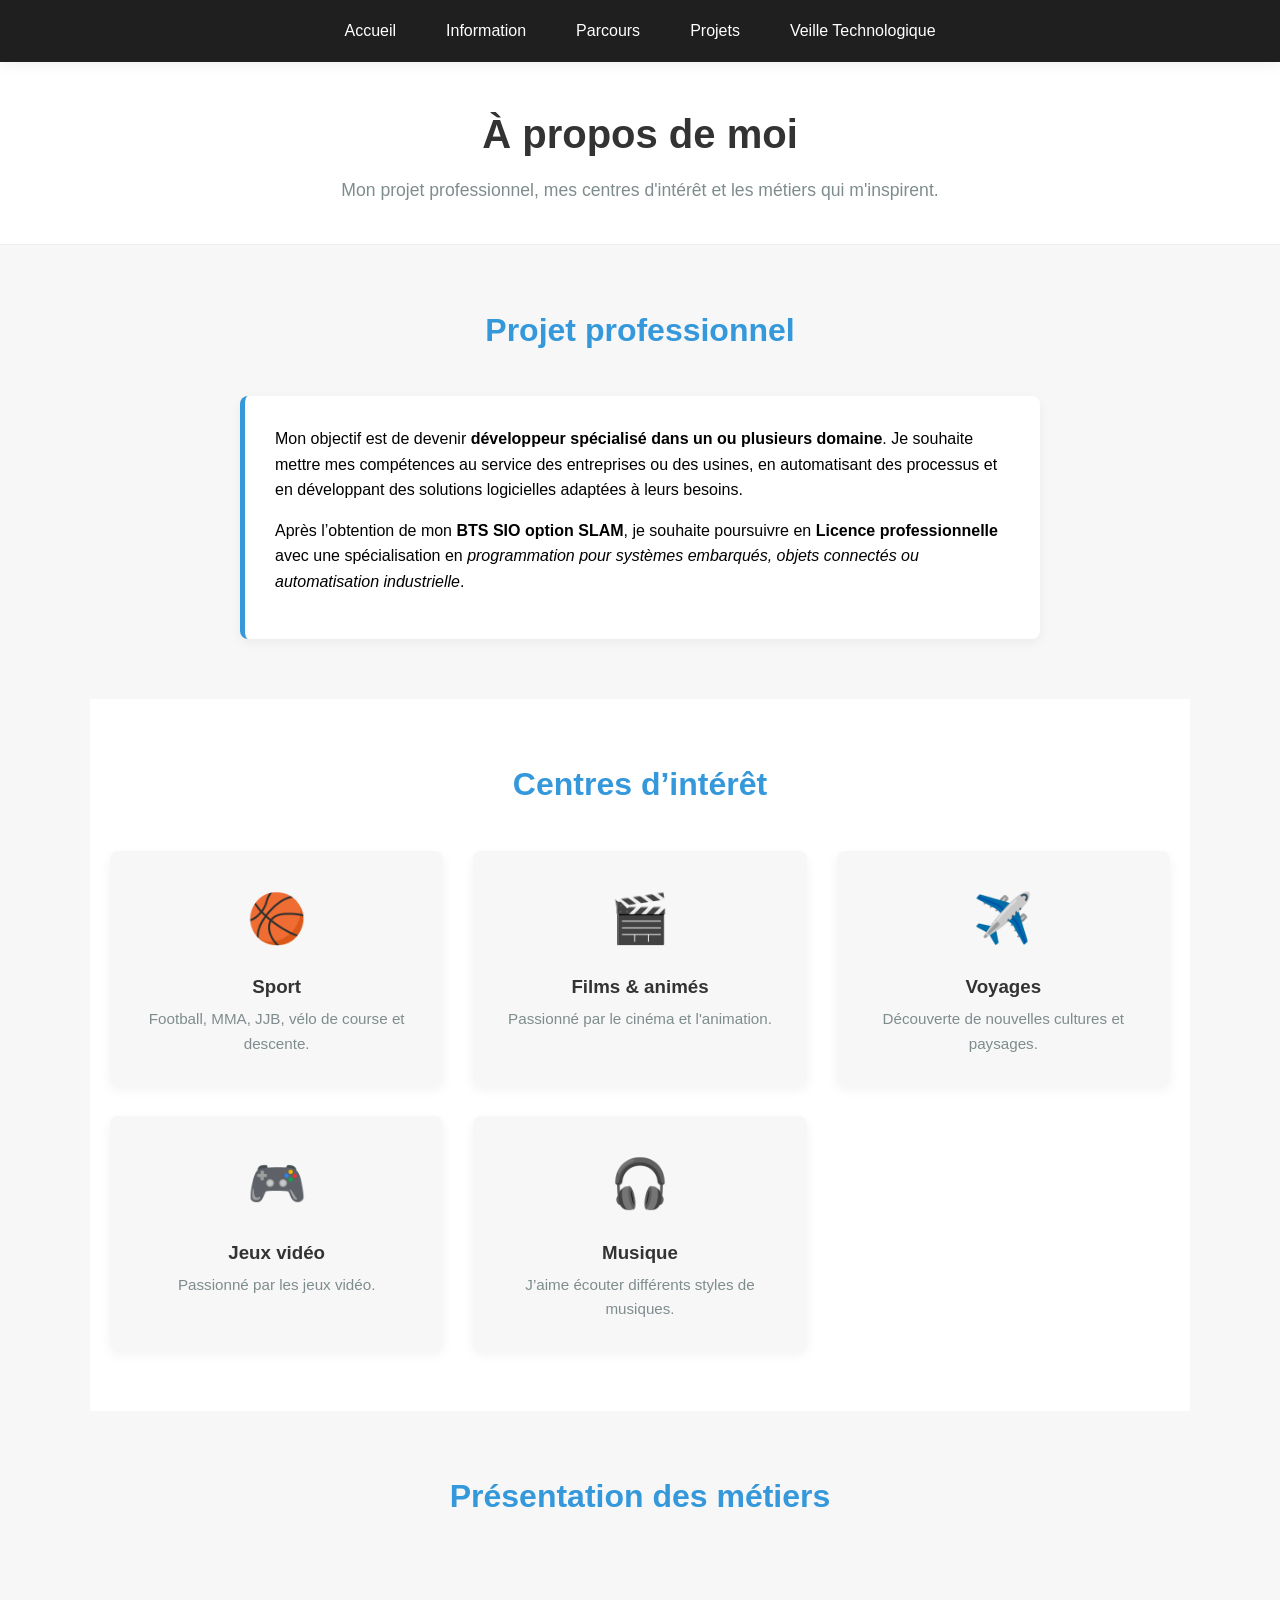
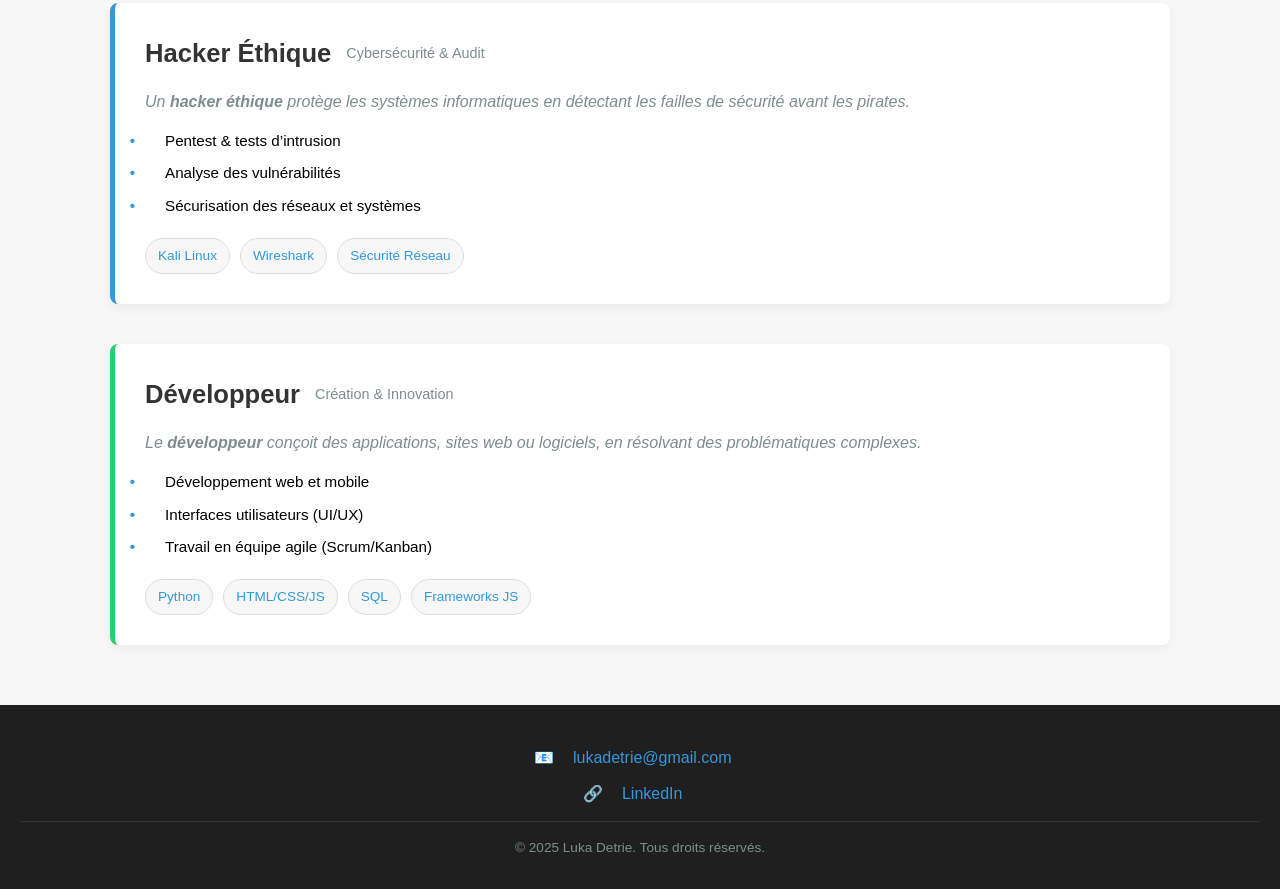
==== Information/information.html @ c2a24c97 "ajoutresponsive+modif" ====
<!DOCTYPE html>
<html lang="fr">
<head>
  <meta charset="UTF-8" />
  <meta name="viewport" content="width=device-width, initial-scale=1.0" />
  <title>Information - Luka Detrie | Profil</title>
  <link rel="stylesheet" href="../Css/global.css" />
  <link rel="stylesheet" href="../Css/information.css" />
</head>
<body>
<nav class="menu sticky">
  <ul>
    <li><a href="../index.html">Accueil</a></li>
    <li><a href="information.html">Information</a></li>
    <li><a href="../Parcours/parcours.html">Parcours</a></li>
    <li><a href="../Projets/projets.html">Projets</a></li>
    <li><a href="../Veille/veille.html">Veille Technologique</a></li>
  </ul>
</nav>

  <header class="page-header">
    <h1>À propos de moi</h1>
    <p>Mon projet professionnel, mes centres d'intérêt et les métiers qui m'inspirent.</p>
  </header>

  <main>
    <section class="section-container section-projet">
        <h2 class="section-title">Projet professionnel</h2>
        <div class="card-content">
            <p>
              Mon objectif est de devenir <strong>développeur spécialisé dans un ou plusieurs domaine</strong>.
              Je souhaite mettre mes compétences au service des entreprises ou des usines, en automatisant des processus
              et en développant des solutions logicielles adaptées à leurs besoins.
            </p>
            <p>
              Après l’obtention de mon <strong>BTS SIO option SLAM</strong>, je souhaite poursuivre en <strong>Licence professionnelle</strong>
              avec une spécialisation en <em>programmation pour systèmes embarqués, objets connectés ou automatisation industrielle</em>.
            </p>
            

        </div>
    </section>

    <section class="section-container section-interets">
      <h2 class="section-title">Centres d’intérêt</h2>
      <div class="interets-grid">
        <div class="card interet-card">
          <div class="icon">🏀</div>
          <h3>Sport</h3>
          <p>Football, MMA, JJB, vélo de course et descente.</p>
        </div>

        <div class="card interet-card">
          <div class="icon">🎬</div>
          <h3>Films & animés</h3>
          <p>Passionné par le cinéma et l'animation.</p>
        </div>


        <div class="card interet-card">
          <div class="icon">✈️</div>
          <h3>Voyages</h3>
          <p>Découverte de nouvelles cultures et paysages.</p>
        </div>

        <div class="card interet-card">
          <div class="icon">🎮</div>
          <h3> Jeux vidéo </h3>
          <p>Passionné par les jeux vidéo.</p>
        </div>

        <div class="card interet-card">
            <div class="icon">🎧</div>
            <h3>Musique</h3>
            <p>J’aime écouter différents styles de musiques.</p>
          </div>
      </div>
    </section>

    <section class="section-container section-metiers">
      <h2 class="section-title">Présentation des métiers</h2>

      <div class="job-card hacker-ethique-card">
        <h3>Hacker Éthique <span class="subtitle">Cybersécurité & Audit</span></h3>
        <p class="description">
          Un <strong>hacker éthique</strong> protège les systèmes informatiques en détectant les failles de sécurité avant les pirates.
        </p>
        <ul class="competences-list">
          <li>Pentest & tests d’intrusion</li>
          <li>Analyse des vulnérabilités</li>
          <li>Sécurisation des réseaux et systèmes</li>
        </ul>
        <div class="technologies-pills">
            <span class="pill">Kali Linux</span>
            <span class="pill">Wireshark</span>
            <span class="pill">Sécurité Réseau</span>
        </div>
      </div>

      <div class="job-card developpeur-card">
        <h3>Développeur<span class="subtitle">Création & Innovation</span></h3>
        <p class="description">
          Le <strong>développeur</strong> conçoit des applications, sites web ou logiciels, en résolvant des problématiques complexes.
        </p>
        <ul class="competences-list">
          <li>Développement web et mobile</li>
          <li>Interfaces utilisateurs (UI/UX)</li>
          <li>Travail en équipe agile (Scrum/Kanban)</li>
        </ul>
        <div class="technologies-pills">
          <span class="pill">Python</span>
          <span class="pill">HTML/CSS/JS</span>
          <span class="pill">SQL</span>
          <span class="pill">Frameworks JS</span>
        </div>
      </div>
    </section>
  </main>

  <footer>
    <div class="footer-content">
      <p>📧 <a href="mailto:lukadetrie@gmail.com">lukadetrie@gmail.com</a></p>
      <p>🔗 <a href="https://www.linkedin.com/in/luka-detrie-2781992b3/" target="_blank">LinkedIn</a></p>
    </div>
    <div class="footer-bottom">
      <p>&copy; 2025 Luka Detrie. Tous droits réservés.</p>
    </div>
  </footer>
</body>
</html>
---- Css/global.css ----
* {
    margin: 0;
    padding: 0;
    box-sizing: border-box;
}

body {
    font-family: 'Segoe UI', Arial, sans-serif;
    line-height: 1.6;
    min-height: 100vh;
}

:root {

  --color-primary: #3498db; 
  --color-accent: #2ecc71;  
  --color-hover: #2980b9;  
  
  
  --color-bg-light: #ffffff; 
  --color-bg-body: #f7f7f7; 
  --color-bg-dark: #1f1f1f; 
  --color-text-dark: #333333; 
  --color-text-light: #ffffff; 
  --color-text-muted: #7f8c8d; 
  

  --shadow-subtle: 0 4px 12px rgba(0, 0, 0, 0.05);

  --transition-fast: 0.3s ease-in-out;
}

h1, h2, h3 {
    font-weight: 600;
    color: var(--color-text-dark);
}

a {
    color: var(--color-primary);
    text-decoration: none;
    transition: color var(--transition-fast);
}

a:hover {
    color: var(--color-hover);
    text-decoration: underline;
}
---- Css/information.css ----
.menu {
    position: sticky;
    top: 0;
    z-index: 1000;
    background-color: var(--color-bg-dark);
    box-shadow: var(--shadow-subtle);
}
.menu ul {
    list-style: none;
    margin: 0;
    padding: 0;
    display: flex;
    justify-content: center;
}
.menu li a {
    display: block;
    color: var(--color-text-light);
    padding: 18px 25px;
    text-decoration: none;
    transition: background var(--transition-fast);
    font-weight: 500;
}
.menu li a:hover {
    background-color: #333;
}

.page-header {
    background-color: var(--color-bg-light);
    color: var(--color-text-dark);
    padding: 40px 20px;
    text-align: center;
    border-bottom: 1px solid #eee;
}
.page-header h1 {
    font-size: 2.5rem;
}
.page-header p {
    color: var(--color-text-muted);
    font-size: 1.1rem;
    margin-top: 10px;
}

main {
    background-color: var(--color-bg-body);
}

.section-container {
    max-width: 1100px;
    margin: 0 auto;
    padding: 60px 20px;
}

.section-title {
    font-size: 2rem;
    margin-bottom: 40px;
    text-align: center;
    position: relative;
    color: var(--color-primary);
}


.section-projet .card-content {
    background-color: var(--color-bg-light);
    padding: 30px;
    border-radius: 8px;
    box-shadow: var(--shadow-subtle);
    border-left: 5px solid var(--color-primary);
    max-width: 800px;
    margin: 0 auto;
}
.section-projet p {
    margin-bottom: 15px;
}


.section-interets {
    background-color: var(--color-bg-light);
}

.interets-grid {
    display: grid;
    grid-template-columns: repeat(auto-fit, minmax(250px, 1fr));
    gap: 30px;
    text-align: center;
}

.interet-card {
    background-color: var(--color-bg-body);
    padding: 30px 20px;
    border-radius: 8px;
    box-shadow: var(--shadow-subtle);
    transition: transform var(--transition-fast);
}

.interet-card:hover {
    transform: translateY(-5px);
    box-shadow: 0 8px 20px rgba(0, 0, 0, 0.1);
}

.interet-card .icon {
    font-size: 3rem;
    margin-bottom: 15px;
}
.interet-card h3 {
    margin-bottom: 5px;
}
.interet-card p {
    color: var(--color-text-muted);
    font-size: 0.95rem;
}


.section-metiers {
    display: flex;
    flex-direction: column;
    gap: 40px;
}

.job-card {
    background-color: var(--color-bg-light);
    padding: 30px;
    border-radius: 8px;
    box-shadow: var(--shadow-subtle);
}

.hacker-ethique-card {
    border-left: 5px solid var(--color-primary);
}
.developpeur-card {
    border-left: 5px solid var(--color-accent);
}

.job-card h3 {
    font-size: 1.6rem;
    margin-bottom: 5px;
    display: flex;
    align-items: center;
    gap: 15px;
}
.job-card .subtitle {
    font-size: 0.9rem;
    font-weight: 400;
    color: var(--color-text-muted);
}

.job-card .description {
    margin: 15px 0;
    font-style: italic;
    color: var(--color-text-muted);
}

.competences-list {
    list-style: none;
    padding-left: 0;
    margin-bottom: 20px;
}
.competences-list li {
    padding-left: 20px;
    position: relative;
    margin-bottom: 8px;
    font-size: 0.95rem;
}
.competences-list li::before {
    content: "•";
    color: var(--color-primary);
    font-weight: bold;
    display: inline-block;
    width: 1em;
    margin-left: -1em;
    position: absolute;
    left: 0;
}

.technologies-pills {
    display: flex;
    flex-wrap: wrap;
    gap: 10px;
    margin-top: 15px;
}

.pill {
    background-color: var(--color-bg-body);
    color: var(--color-primary);
    padding: 6px 12px;
    border-radius: 20px;
    font-size: 0.85rem;
    border: 1px solid #ddd;
    font-weight: 500;
}


footer {
    background-color: var(--color-bg-dark);
    color: var(--color-text-light);
    text-align: center;
    padding: 30px 20px;
}
.footer-content p {
    margin: 10px 0;
}
.footer-content a {
    color: var(--color-primary);
    margin: 0 15px;
}
.footer-content a:hover {
    color: var(--color-text-light);
}
.footer-bottom {
    margin-top: 15px;
    padding-top: 15px;
    border-top: 1px solid #333;
    font-size: 0.85rem;
    color: var(--color-text-muted);
}

@media (min-width: 601px) and (max-width: 992px) {
    .menu li a {
        padding: 15px 20px;
        font-size: 1rem;
    }
    .page-header h1 {
        font-size: 2.2rem;
    }
    .page-header p {
        font-size: 1.05rem;
    }
    .section-container {
        padding: 50px 20px;
    }
    .interets-grid {
        grid-template-columns: repeat(auto-fit, minmax(200px, 1fr));
        gap: 25px;
    }
    .job-card h3 {
        flex-direction: row;
        align-items: center;
        gap: 15px;
    }
    .job-card .subtitle {
        margin-top: 0;
    }
    .job-card h3 {
        font-size: 1.6rem;
    }
}

@media (min-width: 993px) {
    .menu li a {
        padding: 18px 25px;
    }
    .page-header h1 {
        font-size: 2.5rem;
    }
    .page-header p {
        font-size: 1.1rem;
    }
    .section-container {
        padding: 60px 20px;
    }
    .section-title {
        font-size: 2rem;
        margin-bottom: 40px;
    }
    .interets-grid {
        grid-template-columns: repeat(auto-fit, minmax(250px, 1fr));
        gap: 30px;
    }
    .job-card {
        padding: 30px;
    }
}

@media (max-width: 600px) {
    .menu ul {
        flex-direction: column;
        align-items: center;
    }
    .menu li a {
        padding: 12px 15px;
        font-size: 0.95rem;
    }
    .page-header h1 {
        font-size: 2rem;
    }
    .page-header p {
        font-size: 1rem;
    }
    .section-container {
        padding: 40px 15px;
    }
    .section-title {
        font-size: 1.8rem;
        margin-bottom: 30px;
    }
    .interets-grid {
        grid-template-columns: 1fr;
        gap: 20px;
    }
    .job-card h3 {
        flex-direction: column;
        align-items: flex-start;
        gap: 5px;
    }
    .job-card .subtitle {
        margin-top: 5px;
        font-size: 0.85rem;
    }
    .job-card h3 {
        font-size: 1.4rem;
    }
    .job-card {
        padding: 20px;
    }
    .technologies-pills {
        gap: 8px;
    }
    .pill {
        padding: 5px 10px;
        font-size: 0.8rem;
    }
}
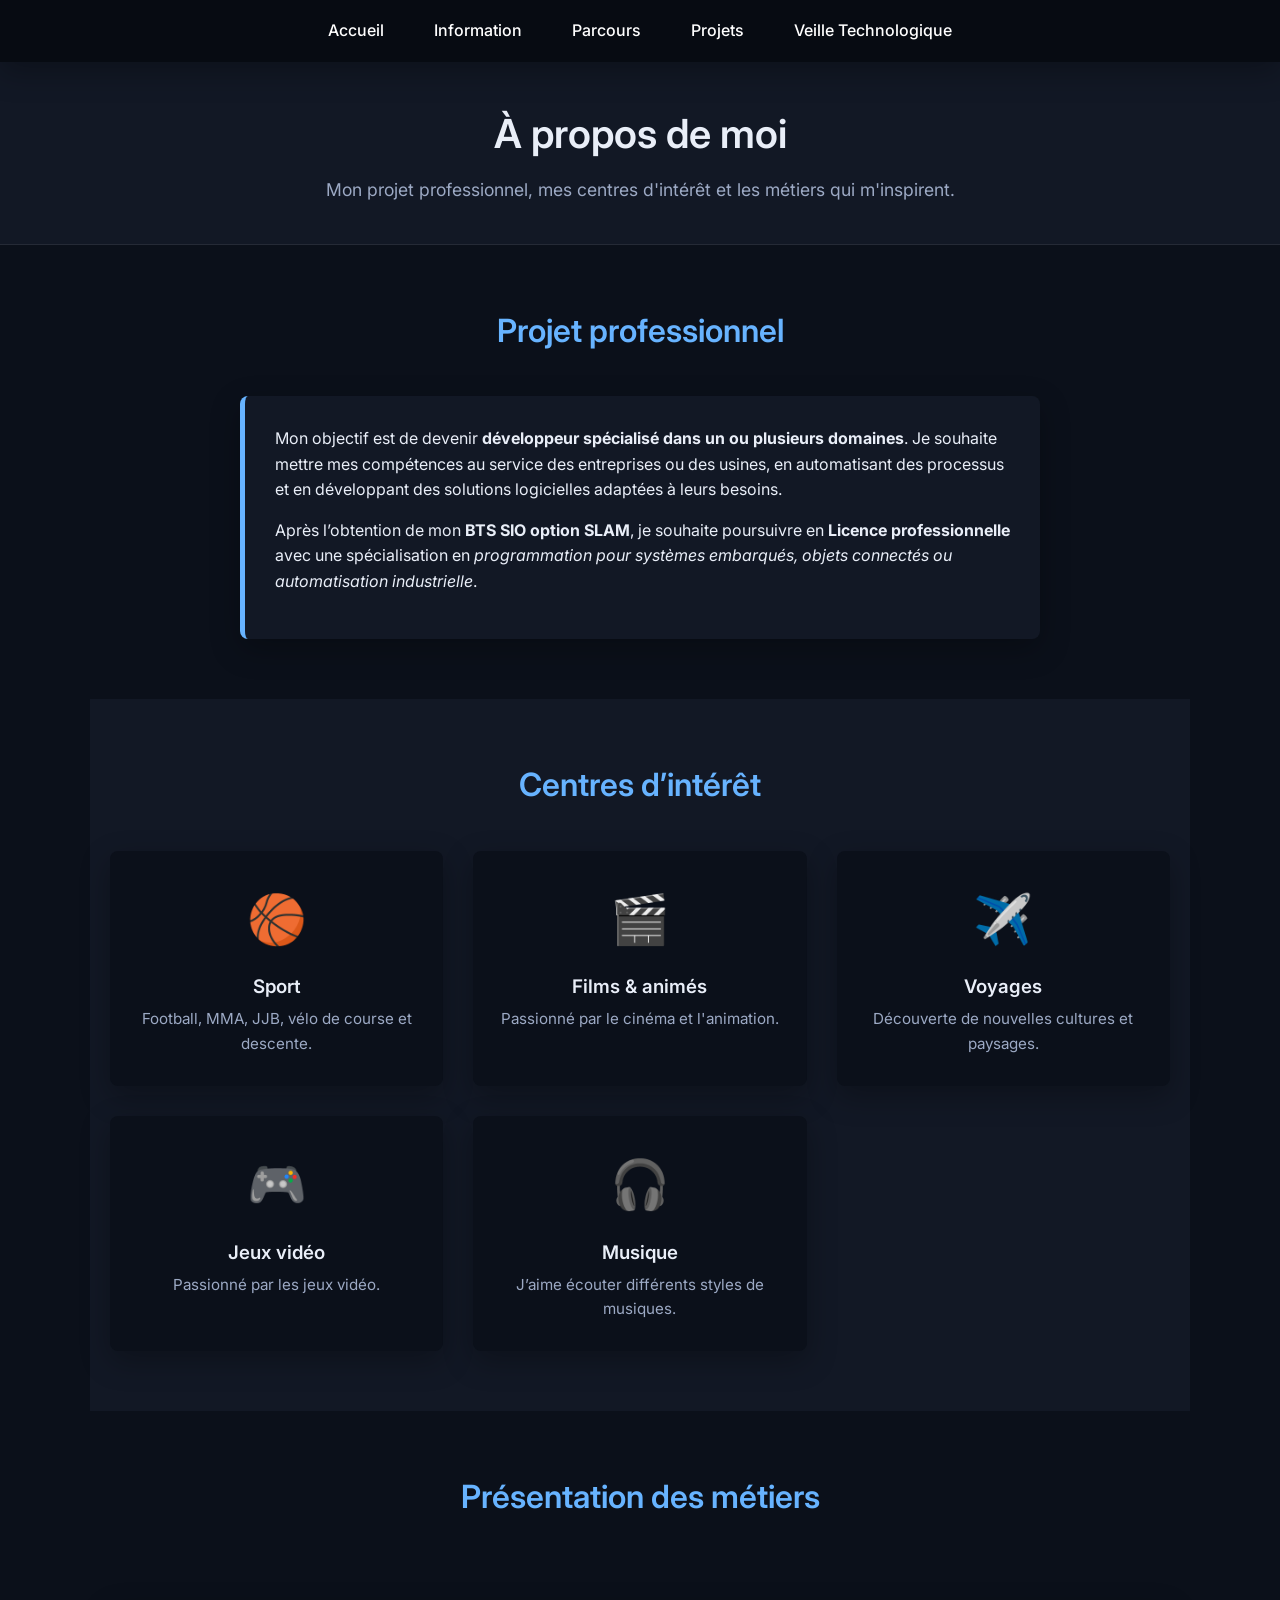
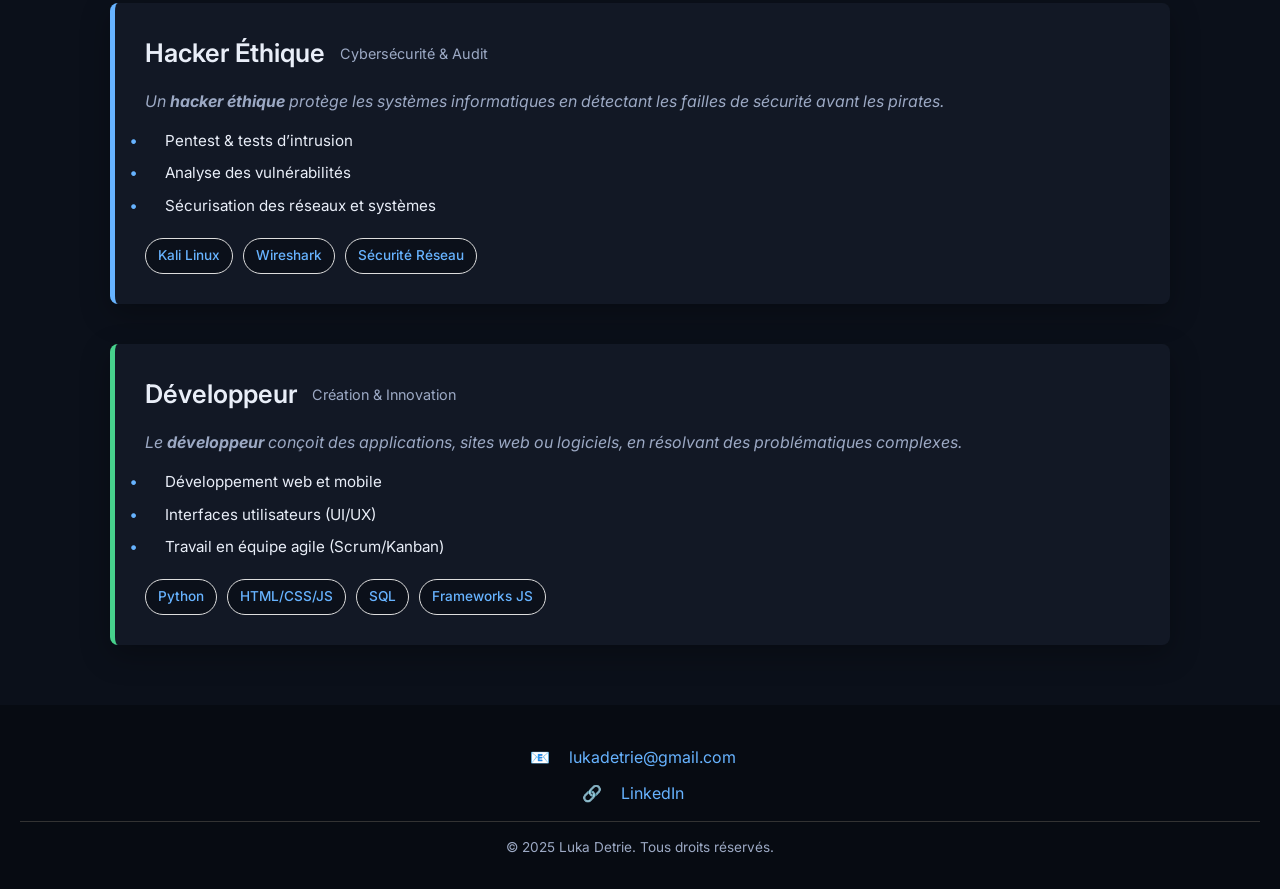
==== commit a9cdfa3b: "ajout" ====
--- a/Information/information.html
+++ b/Information/information.html
@@ -1,17 +1,24 @@
 <!DOCTYPE html>
 <html lang="fr">
 <head>
-  <meta charset="UTF-8" />
-  <meta name="viewport" content="width=device-width, initial-scale=1.0" />
-  <title>Information - Luka Detrie | Profil</title>
-  <link rel="stylesheet" href="../Css/global.css" />
-  <link rel="stylesheet" href="../Css/information.css" />
+    <meta charset="UTF-8" />
+    <meta name="viewport" content="width=device-width, initial-scale=1.0" />
+    <meta name="description" content="Présentation de Luka Detrie : projet professionnel, centres d'intérêt et métiers visés en BTS SIO SLAM.">
+    <meta property="og:title" content="Information - Luka Detrie">
+    <meta property="og:description" content="Mon profil, mes objectifs professionnels et mes compétences clés en développement logiciel.">
+    <meta property="og:type" content="website">
+    <meta property="og:locale" content="fr_FR">
+    <meta property="og:image" content="../Images/LPD.jpg">
+    <title>Information - Luka Detrie | Profil</title>
+    <link rel="stylesheet" href="../Css/global.css" />
+    <link rel="stylesheet" href="../Css/information.css" />
 </head>
 <body>
-<nav class="menu sticky">
+<a href="#contenu" class="skip-link">Aller au contenu principal</a>
+<nav class="menu sticky" aria-label="Navigation principale">
   <ul>
     <li><a href="../index.html">Accueil</a></li>
-    <li><a href="information.html">Information</a></li>
+    <li><a href="information.html" aria-current="page">Information</a></li>
     <li><a href="../Parcours/parcours.html">Parcours</a></li>
     <li><a href="../Projets/projets.html">Projets</a></li>
     <li><a href="../Veille/veille.html">Veille Technologique</a></li>
@@ -23,12 +30,12 @@
     <p>Mon projet professionnel, mes centres d'intérêt et les métiers qui m'inspirent.</p>
   </header>
 
-  <main>
+  <main id="contenu">
     <section class="section-container section-projet">
         <h2 class="section-title">Projet professionnel</h2>
         <div class="card-content">
             <p>
-              Mon objectif est de devenir <strong>développeur spécialisé dans un ou plusieurs domaine</strong>.
+              Mon objectif est de devenir <strong>développeur spécialisé dans un ou plusieurs domaines</strong>.
               Je souhaite mettre mes compétences au service des entreprises ou des usines, en automatisant des processus
               et en développant des solutions logicielles adaptées à leurs besoins.
             </p>
@@ -120,7 +127,7 @@
   <footer>
     <div class="footer-content">
       <p>📧 <a href="mailto:lukadetrie@gmail.com">lukadetrie@gmail.com</a></p>
-      <p>🔗 <a href="https://www.linkedin.com/in/luka-detrie-2781992b3/" target="_blank">LinkedIn</a></p>
+      <p>🔗 <a href="https://www.linkedin.com/in/luka-detrie-2781992b3/" target="_blank" rel="noopener noreferrer">LinkedIn</a></p>
     </div>
     <div class="footer-bottom">
       <p>&copy; 2025 Luka Detrie. Tous droits réservés.</p>
--- a/Css/global.css
+++ b/Css/global.css
@@ -1,3 +1,5 @@
+
+@import url('https://fonts.googleapis.com/css2?family=Inter:wght@400;500;600;700&display=swap');
 
 * {
     margin: 0;
@@ -6,27 +8,31 @@
 }
 
 body {
-    font-family: 'Segoe UI', Arial, sans-serif;
+    font-family: 'Inter', 'Segoe UI', Arial, sans-serif;
     line-height: 1.6;
     min-height: 100vh;
+    color: var(--color-text-dark);
+    background: var(--color-bg-body);
 }
 
 :root {
 
-  --color-primary: #3498db; 
-  --color-accent: #2ecc71;  
-  --color-hover: #2980b9;  
+  /* Palette principale */
+  --color-primary: #67b3ff; 
+  --color-accent: #47d18c;  
+  --color-hover: #3f9ef6;  
   
   
-  --color-bg-light: #ffffff; 
-  --color-bg-body: #f7f7f7; 
-  --color-bg-dark: #1f1f1f; 
-  --color-text-dark: #333333; 
+  /* Theme sombre par defaut */
+  --color-bg-light: #121825; 
+  --color-bg-body: #0b101a; 
+  --color-bg-dark: #070b12; 
+  --color-text-dark: #e9eef8; 
   --color-text-light: #ffffff; 
-  --color-text-muted: #7f8c8d; 
+  --color-text-muted: #9ca9c4; 
   
 
-  --shadow-subtle: 0 4px 12px rgba(0, 0, 0, 0.05);
+  --shadow-subtle: 0 10px 30px rgba(0, 0, 0, 0.28);
 
   --transition-fast: 0.3s ease-in-out;
 }
@@ -45,4 +51,10 @@
 a:hover {
     color: var(--color-hover);
     text-decoration: underline;
+}
+
+a:focus-visible,
+button:focus-visible {
+    outline: 3px solid rgba(103, 179, 255, 0.55);
+    outline-offset: 3px;
 }
--- a/Css/information.css
+++ b/Css/information.css
@@ -1,3 +1,18 @@
+.skip-link {
+    position: absolute;
+    left: -9999px;
+    top: 0;
+    background: #000;
+    color: #fff;
+    padding: 10px 14px;
+    z-index: 1100;
+    border-radius: 0 0 6px 6px;
+}
+
+.skip-link:focus {
+    left: 10px;
+}
+
 .menu {
     position: sticky;
     top: 0;
@@ -29,7 +44,7 @@
     color: var(--color-text-dark);
     padding: 40px 20px;
     text-align: center;
-    border-bottom: 1px solid #eee;
+    border-bottom: 1px solid rgba(255, 255, 255, 0.08);
 }
 .page-header h1 {
     font-size: 2.5rem;
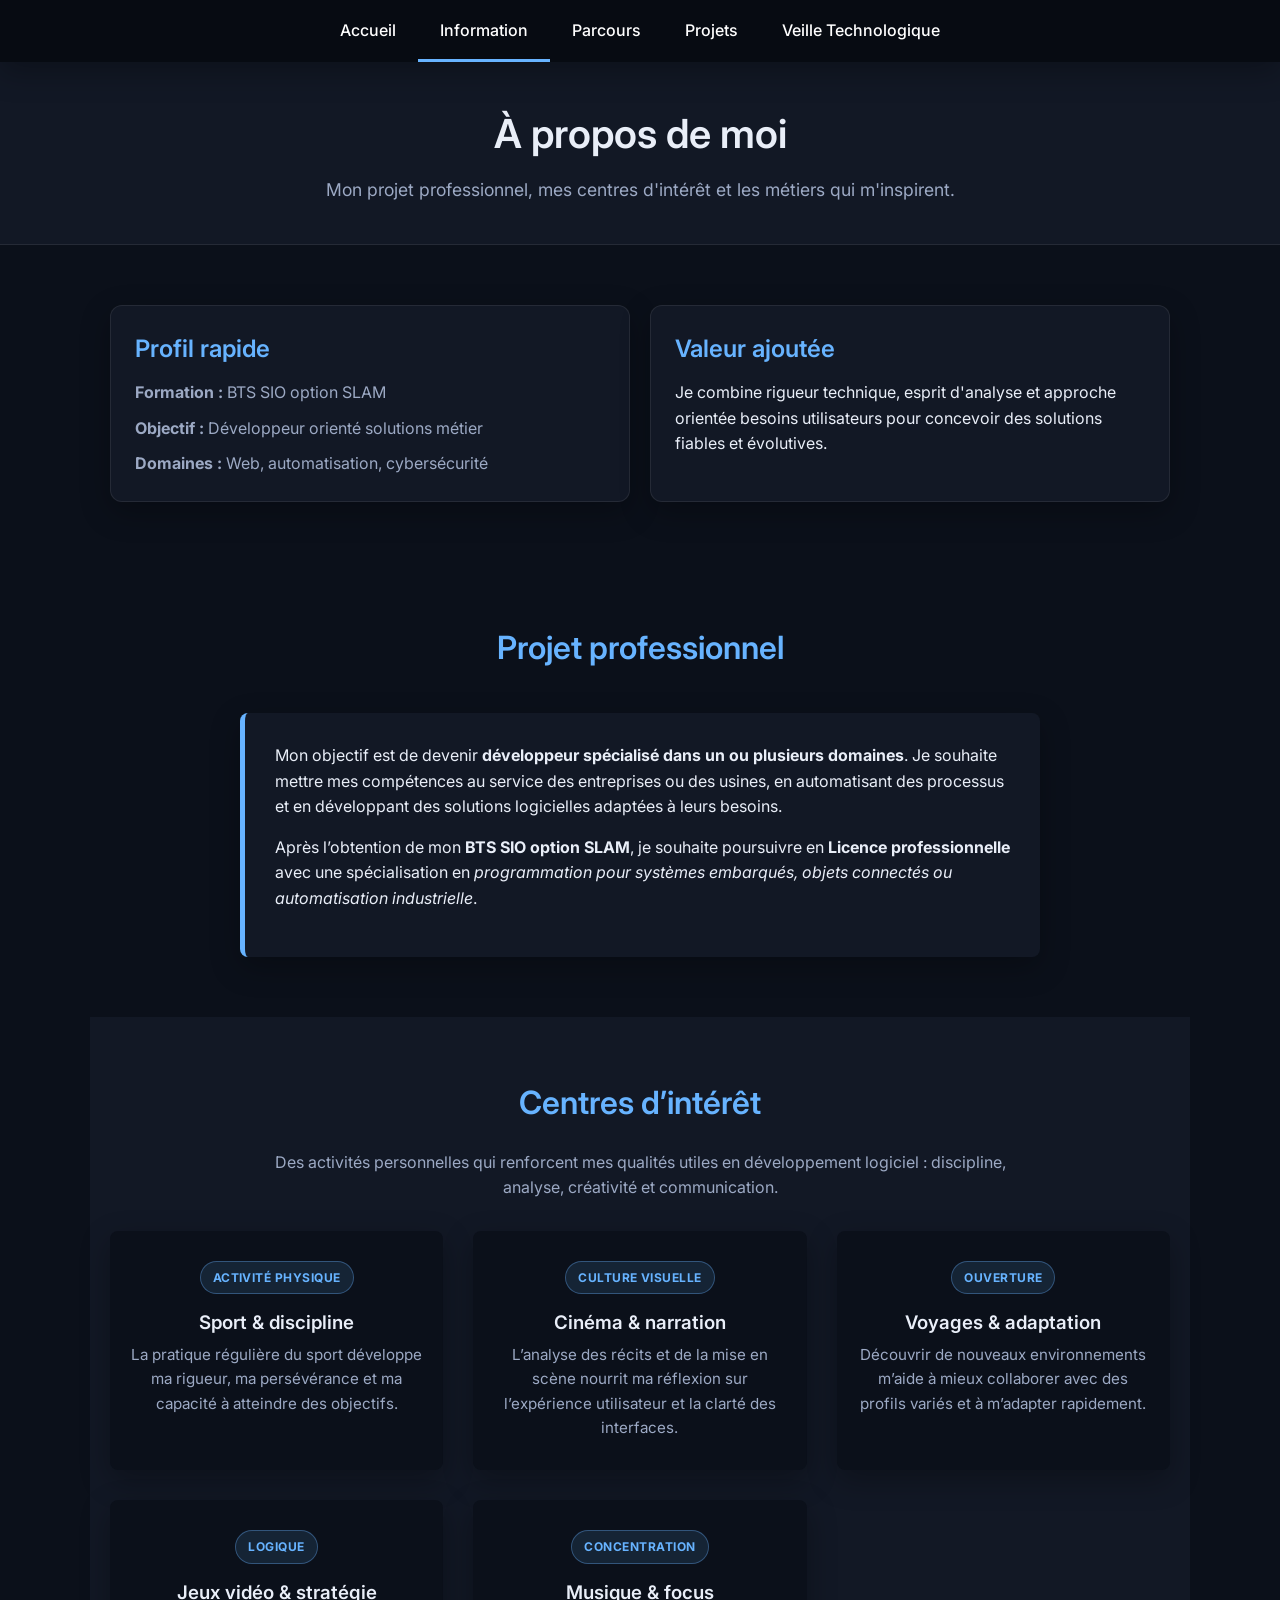
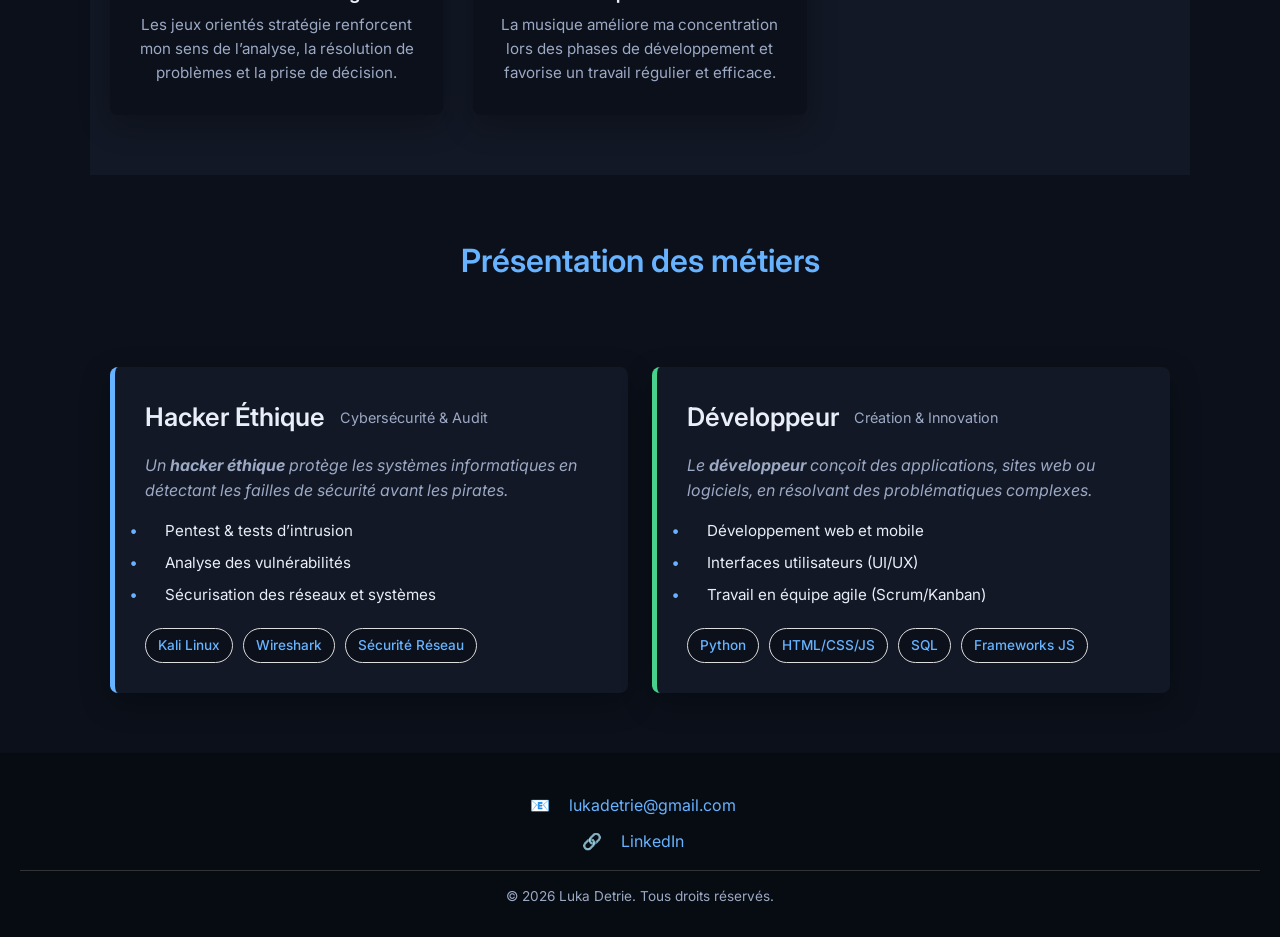
==== commit 5d6a77f6: "ajout" ====
--- a/Information/information.html
+++ b/Information/information.html
@@ -10,19 +10,28 @@
     <meta property="og:locale" content="fr_FR">
     <meta property="og:image" content="../Images/LPD.jpg">
     <title>Information - Luka Detrie | Profil</title>
+    <link rel="icon" type="image/svg+xml" href="../Images/favicon.svg" />
     <link rel="stylesheet" href="../Css/global.css" />
+    <link rel="stylesheet" href="../Css/nav.css" />
     <link rel="stylesheet" href="../Css/information.css" />
 </head>
 <body>
 <a href="#contenu" class="skip-link">Aller au contenu principal</a>
 <nav class="menu sticky" aria-label="Navigation principale">
-  <ul>
-    <li><a href="../index.html">Accueil</a></li>
-    <li><a href="information.html" aria-current="page">Information</a></li>
-    <li><a href="../Parcours/parcours.html">Parcours</a></li>
-    <li><a href="../Projets/projets.html">Projets</a></li>
-    <li><a href="../Veille/veille.html">Veille Technologique</a></li>
-  </ul>
+  <div class="menu-bar">
+    <button class="menu-toggle" type="button" aria-expanded="false" aria-controls="menu-panel">
+      Menu
+    </button>
+  </div>
+  <div id="menu-panel" class="menu-panel">
+    <ul>
+      <li><a href="../index.html">Accueil</a></li>
+      <li><a href="information.html" aria-current="page">Information</a></li>
+      <li><a href="../Parcours/parcours.html">Parcours</a></li>
+      <li><a href="../Projets/projets.html">Projets</a></li>
+      <li><a href="../Veille/veille.html">Veille Technologique</a></li>
+    </ul>
+  </div>
 </nav>
 
   <header class="page-header">
@@ -31,6 +40,23 @@
   </header>
 
   <main id="contenu">
+    <section class="section-container section-profile-intro">
+      <div class="profile-intro-grid">
+        <article class="profile-intro-card">
+          <h2>Profil rapide</h2>
+          <ul class="quick-list">
+            <li><strong>Formation :</strong> BTS SIO option SLAM</li>
+            <li><strong>Objectif :</strong> Développeur orienté solutions métier</li>
+            <li><strong>Domaines :</strong> Web, automatisation, cybersécurité</li>
+          </ul>
+        </article>
+        <article class="profile-intro-card">
+          <h2>Valeur ajoutée</h2>
+          <p>Je combine rigueur technique, esprit d'analyse et approche orientée besoins utilisateurs pour concevoir des solutions fiables et évolutives.</p>
+        </article>
+      </div>
+    </section>
+
     <section class="section-container section-projet">
         <h2 class="section-title">Projet professionnel</h2>
         <div class="card-content">
@@ -50,36 +76,37 @@
 
     <section class="section-container section-interets">
       <h2 class="section-title">Centres d’intérêt</h2>
+      <p class="section-intro">Des activités personnelles qui renforcent mes qualités utiles en développement logiciel : discipline, analyse, créativité et communication.</p>
       <div class="interets-grid">
         <div class="card interet-card">
-          <div class="icon">🏀</div>
-          <h3>Sport</h3>
-          <p>Football, MMA, JJB, vélo de course et descente.</p>
+          <div class="icon">Activité physique</div>
+          <h3>Sport & discipline</h3>
+          <p>La pratique régulière du sport développe ma rigueur, ma persévérance et ma capacité à atteindre des objectifs.</p>
         </div>
 
         <div class="card interet-card">
-          <div class="icon">🎬</div>
-          <h3>Films & animés</h3>
-          <p>Passionné par le cinéma et l'animation.</p>
+          <div class="icon">Culture visuelle</div>
+          <h3>Cinéma & narration</h3>
+          <p>L’analyse des récits et de la mise en scène nourrit ma réflexion sur l’expérience utilisateur et la clarté des interfaces.</p>
         </div>
 
 
         <div class="card interet-card">
-          <div class="icon">✈️</div>
-          <h3>Voyages</h3>
-          <p>Découverte de nouvelles cultures et paysages.</p>
+          <div class="icon">Ouverture</div>
+          <h3>Voyages & adaptation</h3>
+          <p>Découvrir de nouveaux environnements m’aide à mieux collaborer avec des profils variés et à m’adapter rapidement.</p>
         </div>
 
         <div class="card interet-card">
-          <div class="icon">🎮</div>
-          <h3> Jeux vidéo </h3>
-          <p>Passionné par les jeux vidéo.</p>
+          <div class="icon">Logique</div>
+          <h3>Jeux vidéo & stratégie</h3>
+          <p>Les jeux orientés stratégie renforcent mon sens de l’analyse, la résolution de problèmes et la prise de décision.</p>
         </div>
 
         <div class="card interet-card">
-            <div class="icon">🎧</div>
-            <h3>Musique</h3>
-            <p>J’aime écouter différents styles de musiques.</p>
+            <div class="icon">Concentration</div>
+            <h3>Musique & focus</h3>
+            <p>La musique améliore ma concentration lors des phases de développement et favorise un travail régulier et efficace.</p>
           </div>
       </div>
     </section>
@@ -87,38 +114,40 @@
     <section class="section-container section-metiers">
       <h2 class="section-title">Présentation des métiers</h2>
 
-      <div class="job-card hacker-ethique-card">
-        <h3>Hacker Éthique <span class="subtitle">Cybersécurité & Audit</span></h3>
-        <p class="description">
-          Un <strong>hacker éthique</strong> protège les systèmes informatiques en détectant les failles de sécurité avant les pirates.
-        </p>
-        <ul class="competences-list">
-          <li>Pentest & tests d’intrusion</li>
-          <li>Analyse des vulnérabilités</li>
-          <li>Sécurisation des réseaux et systèmes</li>
-        </ul>
-        <div class="technologies-pills">
-            <span class="pill">Kali Linux</span>
-            <span class="pill">Wireshark</span>
-            <span class="pill">Sécurité Réseau</span>
+      <div class="jobs-grid">
+        <div class="job-card hacker-ethique-card">
+          <h3>Hacker Éthique <span class="subtitle">Cybersécurité & Audit</span></h3>
+          <p class="description">
+            Un <strong>hacker éthique</strong> protège les systèmes informatiques en détectant les failles de sécurité avant les pirates.
+          </p>
+          <ul class="competences-list">
+            <li>Pentest & tests d’intrusion</li>
+            <li>Analyse des vulnérabilités</li>
+            <li>Sécurisation des réseaux et systèmes</li>
+          </ul>
+          <div class="technologies-pills">
+              <span class="pill">Kali Linux</span>
+              <span class="pill">Wireshark</span>
+              <span class="pill">Sécurité Réseau</span>
+          </div>
         </div>
-      </div>
 
-      <div class="job-card developpeur-card">
-        <h3>Développeur<span class="subtitle">Création & Innovation</span></h3>
-        <p class="description">
-          Le <strong>développeur</strong> conçoit des applications, sites web ou logiciels, en résolvant des problématiques complexes.
-        </p>
-        <ul class="competences-list">
-          <li>Développement web et mobile</li>
-          <li>Interfaces utilisateurs (UI/UX)</li>
-          <li>Travail en équipe agile (Scrum/Kanban)</li>
-        </ul>
-        <div class="technologies-pills">
-          <span class="pill">Python</span>
-          <span class="pill">HTML/CSS/JS</span>
-          <span class="pill">SQL</span>
-          <span class="pill">Frameworks JS</span>
+        <div class="job-card developpeur-card">
+          <h3>Développeur <span class="subtitle">Création & Innovation</span></h3>
+          <p class="description">
+            Le <strong>développeur</strong> conçoit des applications, sites web ou logiciels, en résolvant des problématiques complexes.
+          </p>
+          <ul class="competences-list">
+            <li>Développement web et mobile</li>
+            <li>Interfaces utilisateurs (UI/UX)</li>
+            <li>Travail en équipe agile (Scrum/Kanban)</li>
+          </ul>
+          <div class="technologies-pills">
+            <span class="pill">Python</span>
+            <span class="pill">HTML/CSS/JS</span>
+            <span class="pill">SQL</span>
+            <span class="pill">Frameworks JS</span>
+          </div>
         </div>
       </div>
     </section>
@@ -130,8 +159,9 @@
       <p>🔗 <a href="https://www.linkedin.com/in/luka-detrie-2781992b3/" target="_blank" rel="noopener noreferrer">LinkedIn</a></p>
     </div>
     <div class="footer-bottom">
-      <p>&copy; 2025 Luka Detrie. Tous droits réservés.</p>
+      <p>&copy; 2026 Luka Detrie. Tous droits réservés.</p>
     </div>
   </footer>
+  <script src="../Js/nav.js"></script>
 </body>
 </html>
--- a/Css/nav.css
+++ b/Css/nav.css
@@ -0,0 +1,127 @@
+/* Navigation principale (desktop + mobile/tablette avec menu burger) */
+
+.menu {
+  position: sticky;
+  top: 0;
+  z-index: 1000;
+  background-color: var(--color-bg-dark);
+  box-shadow: var(--shadow-subtle);
+}
+
+.menu-bar {
+  max-width: 1200px;
+  margin: 0 auto;
+  padding: 10px 16px;
+  display: none; /* visible uniquement en mobile/tablette */
+  align-items: center;
+  justify-content: flex-end;
+  gap: 12px;
+  position: relative;
+  z-index: 1002;
+}
+
+.menu-toggle {
+  display: inline-flex;
+  align-items: center;
+  justify-content: center;
+  appearance: none;
+  border: 1px solid rgba(255, 255, 255, 0.14);
+  background: rgba(255, 255, 255, 0.06);
+  color: var(--color-text-light);
+  border-radius: 10px;
+  padding: 10px 12px;
+  cursor: pointer;
+  font-weight: 800;
+  line-height: 1;
+  letter-spacing: 0.02em;
+}
+
+.menu-toggle:focus-visible {
+  outline: 3px solid rgba(103, 179, 255, 0.55);
+  outline-offset: 3px;
+}
+
+.menu-panel {
+  width: 100%;
+  position: static;
+  display: block;
+}
+
+.menu ul {
+  list-style: none;
+  margin: 0;
+  padding: 0;
+  display: flex;
+  justify-content: center;
+  gap: 0;
+}
+
+.menu li a {
+  display: block;
+  color: var(--color-text-light);
+  padding: 18px 22px;
+  text-decoration: none;
+  transition: background var(--transition-fast);
+  font-weight: 500;
+}
+
+.menu li a:hover {
+  background-color: rgba(255, 255, 255, 0.06);
+}
+
+.menu li a[aria-current="page"] {
+  box-shadow: inset 0 -3px 0 var(--color-primary);
+}
+
+body.menu-open {
+  overflow: hidden;
+}
+
+/* Desktop : barre burger masquée, navigation horizontale classique */
+@media (min-width: 901px) {
+  .menu-panel {
+    padding: 0 8px;
+  }
+}
+
+/* Mobile / tablette : menu burger + panneau plein écran */
+@media (max-width: 900px) {
+  .menu-bar {
+    display: flex;
+  }
+
+  .menu-panel {
+    position: fixed;
+    inset: 0;
+    top: 0;
+    padding-top: 72px; /* laisse la place au bandeau sticky + bouton */
+    background: rgba(7, 11, 18, 0.55);
+    backdrop-filter: blur(6px);
+    display: none;
+    z-index: 1001;
+  }
+
+  .menu.is-open .menu-panel {
+    display: block;
+  }
+
+  .menu ul {
+    flex-direction: column;
+    align-items: stretch;
+    background: var(--color-bg-dark);
+    border: 1px solid rgba(255, 255, 255, 0.1);
+    border-radius: 12px;
+    overflow: hidden;
+    box-shadow: 0 18px 45px rgba(0, 0, 0, 0.45);
+    margin: 0 12px;
+  }
+
+  .menu li a {
+    padding: 14px 16px;
+    font-size: 1rem;
+  }
+
+  .menu li a[aria-current="page"] {
+    box-shadow: inset 4px 0 0 var(--color-primary);
+  }
+}
--- a/Css/information.css
+++ b/Css/information.css
@@ -13,32 +13,6 @@
     left: 10px;
 }
 
-.menu {
-    position: sticky;
-    top: 0;
-    z-index: 1000;
-    background-color: var(--color-bg-dark);
-    box-shadow: var(--shadow-subtle);
-}
-.menu ul {
-    list-style: none;
-    margin: 0;
-    padding: 0;
-    display: flex;
-    justify-content: center;
-}
-.menu li a {
-    display: block;
-    color: var(--color-text-light);
-    padding: 18px 25px;
-    text-decoration: none;
-    transition: background var(--transition-fast);
-    font-weight: 500;
-}
-.menu li a:hover {
-    background-color: #333;
-}
-
 .page-header {
     background-color: var(--color-bg-light);
     color: var(--color-text-dark);
@@ -63,6 +37,39 @@
     max-width: 1100px;
     margin: 0 auto;
     padding: 60px 20px;
+}
+
+.section-profile-intro {
+    padding-bottom: 20px;
+}
+
+.profile-intro-grid {
+    display: grid;
+    grid-template-columns: repeat(2, minmax(0, 1fr));
+    gap: 20px;
+}
+
+.profile-intro-card {
+    background-color: var(--color-bg-light);
+    border: 1px solid rgba(255, 255, 255, 0.08);
+    border-radius: 12px;
+    box-shadow: var(--shadow-subtle);
+    padding: 24px;
+}
+
+.profile-intro-card h2 {
+    color: var(--color-primary);
+    margin-bottom: 12px;
+}
+
+.quick-list {
+    list-style: none;
+    display: grid;
+    gap: 10px;
+}
+
+.quick-list li {
+    color: var(--color-text-muted);
 }
 
 .section-title {
@@ -92,6 +99,13 @@
     background-color: var(--color-bg-light);
 }
 
+.section-intro {
+    text-align: center;
+    color: var(--color-text-muted);
+    max-width: 760px;
+    margin: -18px auto 30px;
+}
+
 .interets-grid {
     display: grid;
     grid-template-columns: repeat(auto-fit, minmax(250px, 1fr));
@@ -113,8 +127,19 @@
 }
 
 .interet-card .icon {
-    font-size: 3rem;
-    margin-bottom: 15px;
+    display: inline-flex;
+    align-items: center;
+    justify-content: center;
+    font-size: 0.75rem;
+    font-weight: 700;
+    text-transform: uppercase;
+    letter-spacing: 0.04em;
+    color: var(--color-primary);
+    background: rgba(103, 179, 255, 0.12);
+    border: 1px solid rgba(103, 179, 255, 0.35);
+    border-radius: 999px;
+    padding: 6px 12px;
+    margin-bottom: 14px;
 }
 .interet-card h3 {
     margin-bottom: 5px;
@@ -129,6 +154,12 @@
     display: flex;
     flex-direction: column;
     gap: 40px;
+}
+
+.jobs-grid {
+    display: grid;
+    grid-template-columns: repeat(2, minmax(0, 1fr));
+    gap: 24px;
 }
 
 .job-card {
@@ -229,10 +260,6 @@
 }
 
 @media (min-width: 601px) and (max-width: 992px) {
-    .menu li a {
-        padding: 15px 20px;
-        font-size: 1rem;
-    }
     .page-header h1 {
         font-size: 2.2rem;
     }
@@ -245,6 +272,12 @@
     .interets-grid {
         grid-template-columns: repeat(auto-fit, minmax(200px, 1fr));
         gap: 25px;
+    }
+    .profile-intro-grid {
+        grid-template-columns: 1fr;
+    }
+    .jobs-grid {
+        grid-template-columns: 1fr;
     }
     .job-card h3 {
         flex-direction: row;
@@ -260,9 +293,6 @@
 }
 
 @media (min-width: 993px) {
-    .menu li a {
-        padding: 18px 25px;
-    }
     .page-header h1 {
         font-size: 2.5rem;
     }
@@ -286,14 +316,6 @@
 }
 
 @media (max-width: 600px) {
-    .menu ul {
-        flex-direction: column;
-        align-items: center;
-    }
-    .menu li a {
-        padding: 12px 15px;
-        font-size: 0.95rem;
-    }
     .page-header h1 {
         font-size: 2rem;
     }
@@ -307,9 +329,19 @@
         font-size: 1.8rem;
         margin-bottom: 30px;
     }
+    .profile-intro-grid {
+        grid-template-columns: 1fr;
+    }
+    .profile-intro-card {
+        padding: 18px;
+    }
     .interets-grid {
         grid-template-columns: 1fr;
         gap: 20px;
+    }
+    .jobs-grid {
+        grid-template-columns: 1fr;
+        gap: 18px;
     }
     .job-card h3 {
         flex-direction: column;
